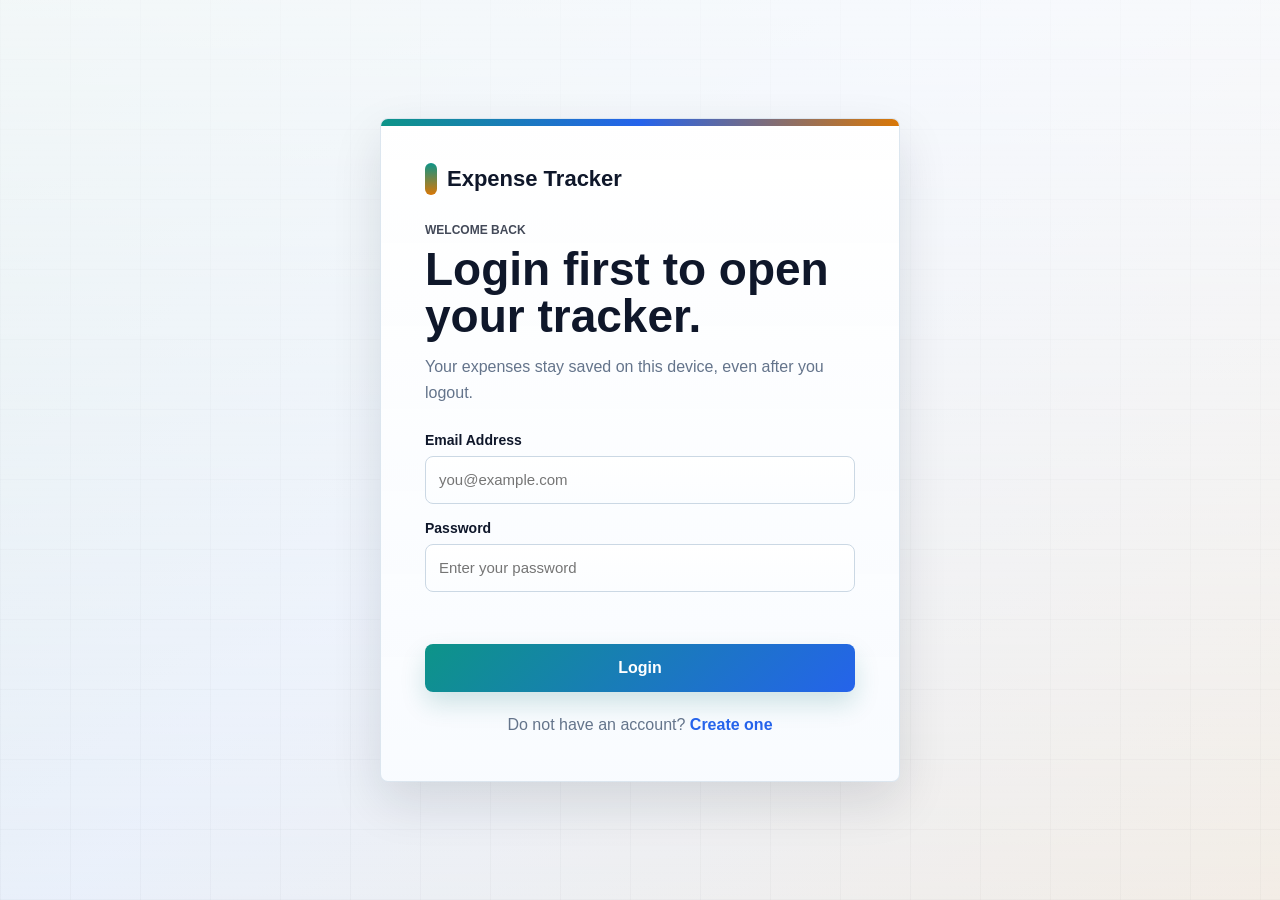
==== index.html @ f5903376 "Initial commit" ====
<!DOCTYPE html>
<html lang="en">
<head>
  <meta charset="UTF-8">
  <meta name="viewport" content="width=device-width, initial-scale=1.0">
  <title>Expense Tracker</title>
  <link rel="stylesheet" href="style.css">
</head>
<body>
  <header class="site-header">
    <nav class="nav-shell" aria-label="Primary navigation">
      <a class="brand" href="index.html">Expense Tracker</a>
      <div class="nav-links">
        <a class="active" href="index.html">Home</a>
        <a href="about.html">About</a>
        <a href="contact.html">Contact</a>
        <a href="login.html">Login</a>
        <a href="graph.html">Graph</a>
        <a href="logout.html">Logout</a>
      </div>
    </nav>
  </header>

  <main class="app-shell">
    <section class="hero-panel" aria-labelledby="page-title">
      <div>
        <p class="eyebrow">Personal spending dashboard</p>
        <h1 id="page-title">A cleaner way to watch every rupee.</h1>
        <p class="hero-copy">Log purchases, scan recent records, and see your spending story at a glance.</p>
      </div>
      <div class="hero-stack" aria-live="polite">
        <div class="hero-stat">
          <span>Total spent</span>
          <strong id="total-spent">$0.00</strong>
        </div>
        <a class="hero-link" href="graph.html">Open Graph</a>
      </div>
    </section>

    <section class="summary-grid" aria-label="Expense summary">
      <article class="summary-card" data-accent="teal">
        <span>Records</span>
        <strong id="expense-count">0</strong>
      </article>
      <article class="summary-card" data-accent="blue">
        <span>Top category</span>
        <strong id="top-category">None</strong>
      </article>
      <article class="summary-card" data-accent="amber">
        <span>Today</span>
        <strong id="today-total">$0.00</strong>
      </article>
      <article class="summary-card" data-accent="rose">
        <span>This month</span>
        <strong id="month-total">$0.00</strong>
      </article>
    </section>

    <section class="content-grid">
      <form class="expense-form" id="expense-form">
        <div class="section-heading">
          <p class="eyebrow">Quick entry</p>
          <h2 id="expense-form-title">Add Expense</h2>
        </div>

        <label for="description">Description</label>
        <input type="text" id="description" name="description" placeholder="Groceries, bus ticket, electricity bill" autocomplete="off" required>

        <label for="amount">Amount</label>
        <input type="text" id="amount" name="amount" placeholder="25.99" inputmode="decimal" required>

        <label for="category">Category</label>
        <select id="category" name="category" required>
          <option value="">Select category</option>
          <option value="Food">Food</option>
          <option value="Transport">Transport</option>
          <option value="Bills">Bills</option>
          <option value="Shopping">Shopping</option>
          <option value="Entertainment">Entertainment</option>
          <option value="Health">Health</option>
          <option value="Others">Others</option>
        </select>

        <label for="date">Date</label>
        <input type="date" id="date" name="date" required>

        <label for="currency">Currency</label>
        <select id="currency" name="currency">
          <option value="INR">Indian Rupee (₹)</option>
          <option value="USD">US Dollar ($)</option>
          <option value="EUR">Euro (€)</option>
          <option value="GBP">British Pound (£)</option>
        </select>

        <div class="button-row">
          <button class="primary-btn" id="submit-expense" type="submit">Add Expense</button>
          <button class="danger-btn" id="clear-all" type="button">Clear All</button>
        </div>
        <button class="ghost-btn" id="cancel-edit" type="button" hidden>Cancel Edit</button>
      </form>

      <section class="records-panel" aria-labelledby="records-title">
        <div class="section-heading records-heading">
          <div>
            <p class="eyebrow">Saved records</p>
            <h2 id="records-title">Expense Records</h2>
          </div>
          <a class="text-link" href="graph.html">View Graph</a>
        </div>

        <div class="filter-grid" aria-label="Filter expense records">
          <label for="filter-search">
            Search
            <input type="search" id="filter-search" placeholder="Search description">
          </label>
          <label for="filter-category">
            Category
            <select id="filter-category">
              <option value="">All categories</option>
              <option value="Food">Food</option>
              <option value="Transport">Transport</option>
              <option value="Bills">Bills</option>
              <option value="Shopping">Shopping</option>
              <option value="Entertainment">Entertainment</option>
              <option value="Health">Health</option>
              <option value="Others">Others</option>
            </select>
          </label>
          <label for="filter-from">
            From
            <input type="date" id="filter-from">
          </label>
          <label for="filter-to">
            To
            <input type="date" id="filter-to">
          </label>
          <button class="ghost-btn" id="reset-filters" type="button">Reset</button>
        </div>

        <div class="empty-state" id="empty-state">
          <strong id="empty-title">No expenses yet</strong>
          <p id="empty-copy">Add your first expense to see records and update the graph.</p>
        </div>

        <div class="records-table-wrap" id="records-table-wrap" hidden>
          <table class="records-table">
            <thead>
              <tr>
                <th>Description</th>
                <th>Category</th>
                <th>Date</th>
                <th>Amount</th>
                <th>Action</th>
              </tr>
            </thead>
            <tbody id="expenses-list"></tbody>
          </table>
        </div>
      </section>
    </section>
  </main>

  <footer class="site-footer">
    <span>&copy; 2026 Expense Tracker App</span>
  </footer>

  <script src="script.js"></script>
</body>
</html>
---- style.css ----
:root {
  --bg: #f3f7fb;
  --surface: #ffffff;
  --surface-soft: #f5f8fb;
  --ink: #0f172a;
  --muted: #64748b;
  --line: #dbe5ef;
  --nav: #111c2e;
  --teal: #0f766e;
  --teal-strong: #0d9488;
  --teal-soft: #dff7f3;
  --blue: #2563eb;
  --blue-soft: #e8f0ff;
  --amber: #d97706;
  --amber-soft: #fff3d6;
  --rose: #e11d48;
  --rose-soft: #fff1f2;
  --shadow-sm: 0 8px 22px rgba(15, 23, 42, 0.08);
  --shadow: 0 20px 50px rgba(15, 23, 42, 0.12);
}

* {
  box-sizing: border-box;
}

body {
  margin: 0;
  min-height: 100vh;
  font-family: "Segoe UI", Arial, Helvetica, sans-serif;
  color: var(--ink);
  background:
    linear-gradient(135deg, rgba(15, 118, 110, 0.12), rgba(37, 99, 235, 0.07) 44%, rgba(217, 119, 6, 0.11)),
    repeating-linear-gradient(90deg, rgba(15, 23, 42, 0.035) 0 1px, transparent 1px 70px),
    repeating-linear-gradient(0deg, rgba(15, 23, 42, 0.03) 0 1px, transparent 1px 70px),
    var(--bg);
}

body::before {
  content: "";
  position: fixed;
  inset: 0;
  pointer-events: none;
  background: linear-gradient(180deg, rgba(255, 255, 255, 0.68), rgba(255, 255, 255, 0.2));
}

body > * {
  position: relative;
}

a {
  color: inherit;
}

[hidden] {
  display: none !important;
}

.site-header {
  position: sticky;
  top: 0;
  z-index: 20;
  border-bottom: 1px solid rgba(255, 255, 255, 0.08);
  background: rgba(17, 28, 46, 0.94);
  box-shadow: 0 12px 32px rgba(15, 23, 42, 0.18);
  backdrop-filter: blur(16px);
}

.nav-shell {
  width: min(1160px, calc(100% - 32px));
  min-height: 72px;
  margin: 0 auto;
  display: flex;
  align-items: center;
  justify-content: space-between;
  gap: 22px;
}

.brand {
  display: inline-flex;
  align-items: center;
  gap: 10px;
  color: #ffffff;
  font-size: 21px;
  font-weight: 900;
  letter-spacing: 0;
  text-decoration: none;
  white-space: nowrap;
}

.brand::before {
  content: "";
  width: 13px;
  height: 34px;
  border-radius: 8px;
  background: linear-gradient(180deg, var(--teal-strong), var(--amber));
  box-shadow: 0 0 0 5px rgba(255, 255, 255, 0.08);
}

.nav-links {
  display: flex;
  align-items: center;
  justify-content: flex-end;
  gap: 8px;
  flex-wrap: wrap;
}

.nav-links a {
  color: #dbeafe;
  text-decoration: none;
  font-size: 14px;
  font-weight: 800;
  padding: 10px 13px;
  border-radius: 8px;
  transition: background 0.2s ease, color 0.2s ease, transform 0.2s ease;
}

.nav-links a:hover,
.nav-links a.active {
  color: #ffffff;
  background: rgba(255, 255, 255, 0.13);
}

.nav-links a:hover {
  transform: translateY(-1px);
}

.auth-page {
  min-height: 100vh;
  display: grid;
  place-items: center;
  padding: 24px;
}

.auth-shell {
  width: min(980px, 100%);
  display: grid;
  place-items: center;
}

.auth-card {
  position: relative;
  overflow: hidden;
  width: min(520px, 100%);
  padding: clamp(28px, 5vw, 44px);
  background:
    linear-gradient(180deg, rgba(255, 255, 255, 0.96), rgba(248, 251, 255, 0.93)),
    var(--surface);
  border: 1px solid rgba(219, 229, 239, 0.95);
  border-radius: 8px;
  box-shadow: var(--shadow);
}

.auth-card::before {
  content: "";
  position: absolute;
  inset: 0 0 auto;
  height: 7px;
  background: linear-gradient(90deg, var(--teal-strong), var(--blue), var(--amber));
}

.auth-brand {
  display: inline-flex;
  align-items: center;
  gap: 10px;
  margin-bottom: 28px;
  color: var(--ink);
  font-size: 22px;
  font-weight: 900;
  text-decoration: none;
}

.auth-brand::before {
  content: "";
  width: 12px;
  height: 32px;
  border-radius: 8px;
  background: linear-gradient(180deg, var(--teal-strong), var(--amber));
}

.auth-card h1 {
  color: var(--ink);
  font-size: clamp(32px, 5vw, 46px);
}

.auth-copy,
.auth-switch {
  color: var(--muted);
  line-height: 1.6;
}

.auth-form {
  margin-top: 26px;
}

.auth-form label {
  display: block;
  margin: 16px 0 8px;
  color: var(--ink);
  font-size: 14px;
  font-weight: 850;
}

.auth-form .primary-btn {
  width: 100%;
  margin-top: 10px;
}

.auth-message {
  min-height: 22px;
  margin: 14px 0 6px;
  color: var(--muted);
  font-size: 14px;
  font-weight: 800;
}

.auth-message.is-error {
  color: var(--rose);
}

.auth-message.is-success {
  color: var(--teal);
}

.auth-switch {
  margin: 20px 0 0;
  text-align: center;
}

.auth-switch a {
  color: var(--blue);
  font-weight: 900;
  text-decoration: none;
}

.app-shell {
  width: min(1160px, calc(100% - 32px));
  margin: 0 auto;
  padding: 36px 0 30px;
}

.hero-panel {
  position: relative;
  overflow: hidden;
  display: grid;
  grid-template-columns: minmax(0, 1fr) minmax(240px, auto);
  align-items: center;
  gap: 28px;
  padding: clamp(28px, 5vw, 48px);
  color: #ffffff;
  background:
    linear-gradient(135deg, rgba(13, 148, 136, 0.94), rgba(37, 99, 235, 0.92) 52%, rgba(120, 53, 15, 0.94)),
    #0f766e;
  border: 1px solid rgba(255, 255, 255, 0.18);
  border-radius: 8px;
  box-shadow: var(--shadow);
}

.hero-panel::after {
  content: "";
  position: absolute;
  inset: 0;
  opacity: 0.22;
  background:
    repeating-linear-gradient(45deg, rgba(255, 255, 255, 0.38) 0 1px, transparent 1px 18px),
    linear-gradient(90deg, transparent, rgba(255, 255, 255, 0.22));
}

.hero-panel > * {
  position: relative;
  z-index: 1;
}

.eyebrow {
  margin: 0 0 9px;
  color: inherit;
  opacity: 0.78;
  font-size: 12px;
  font-weight: 900;
  letter-spacing: 0;
  text-transform: uppercase;
}

h1,
h2,
p {
  margin-top: 0;
}

h1 {
  max-width: 720px;
  margin-bottom: 14px;
  font-size: clamp(34px, 5vw, 60px);
  line-height: 1.03;
  letter-spacing: 0;
}

h2 {
  margin-bottom: 0;
  color: var(--ink);
  font-size: 25px;
  line-height: 1.2;
  letter-spacing: 0;
}

.hero-copy {
  max-width: 650px;
  margin-bottom: 0;
  color: rgba(255, 255, 255, 0.88);
  font-size: 18px;
  line-height: 1.6;
}

.hero-stack {
  display: grid;
  gap: 12px;
}

.hero-stat {
  min-width: 240px;
  padding: 24px;
  border: 1px solid rgba(255, 255, 255, 0.24);
  border-radius: 8px;
  background: rgba(255, 255, 255, 0.14);
  box-shadow: inset 0 1px 0 rgba(255, 255, 255, 0.18);
  backdrop-filter: blur(14px);
}

.hero-stat span,
.summary-card span,
.breakdown-total span {
  display: block;
  color: inherit;
  opacity: 0.7;
  font-size: 13px;
  font-weight: 800;
}

.hero-stat strong {
  display: block;
  margin-top: 10px;
  font-size: clamp(32px, 4vw, 42px);
  line-height: 1;
}

.hero-link,
.primary-link,
.text-link {
  display: inline-flex;
  align-items: center;
  justify-content: center;
  min-height: 44px;
  border-radius: 8px;
  font-weight: 900;
  text-decoration: none;
  transition: transform 0.2s ease, box-shadow 0.2s ease, background 0.2s ease;
}

.hero-link {
  color: #ffffff;
  background: rgba(255, 255, 255, 0.16);
  border: 1px solid rgba(255, 255, 255, 0.24);
}

.hero-link:hover,
.primary-link:hover,
.text-link:hover {
  transform: translateY(-2px);
}

.summary-grid {
  display: grid;
  grid-template-columns: repeat(3, minmax(0, 1fr));
  gap: 16px;
  margin-top: 18px;
}

.summary-card,
.expense-form,
.records-panel,
.chart-panel,
.breakdown-panel {
  background: rgba(255, 255, 255, 0.9);
  border: 1px solid rgba(219, 229, 239, 0.95);
  border-radius: 8px;
  box-shadow: var(--shadow-sm);
  backdrop-filter: blur(12px);
}

.summary-card {
  position: relative;
  overflow: hidden;
  min-height: 122px;
  padding: 24px;
  transition: transform 0.2s ease, box-shadow 0.2s ease;
}

.summary-card:hover {
  transform: translateY(-3px);
  box-shadow: var(--shadow);
}

.summary-card::before {
  content: "";
  position: absolute;
  inset: 0 0 auto;
  height: 5px;
  background: var(--teal-strong);
}

.summary-card[data-accent="blue"]::before {
  background: var(--blue);
}

.summary-card[data-accent="amber"]::before {
  background: var(--amber);
}

.summary-card[data-accent="rose"]::before {
  background: var(--rose);
}

.summary-card::after {
  content: "";
  position: absolute;
  right: 20px;
  bottom: 18px;
  width: 58px;
  height: 58px;
  border-radius: 8px;
  opacity: 0.72;
  background:
    linear-gradient(90deg, transparent 0 12px, rgba(15, 148, 136, 0.18) 12px 22px, transparent 22px 30px),
    linear-gradient(0deg, rgba(15, 148, 136, 0.2), rgba(15, 148, 136, 0.06));
}

.summary-card[data-accent="blue"]::after {
  background:
    linear-gradient(90deg, transparent 0 12px, rgba(37, 99, 235, 0.18) 12px 22px, transparent 22px 30px),
    linear-gradient(0deg, rgba(37, 99, 235, 0.2), rgba(37, 99, 235, 0.06));
}

.summary-card[data-accent="amber"]::after {
  background:
    linear-gradient(90deg, transparent 0 12px, rgba(217, 119, 6, 0.18) 12px 22px, transparent 22px 30px),
    linear-gradient(0deg, rgba(217, 119, 6, 0.2), rgba(217, 119, 6, 0.06));
}

.summary-card[data-accent="rose"]::after {
  background:
    linear-gradient(90deg, transparent 0 12px, rgba(225, 29, 72, 0.18) 12px 22px, transparent 22px 30px),
    linear-gradient(0deg, rgba(225, 29, 72, 0.2), rgba(225, 29, 72, 0.06));
}

.summary-card span,
.summary-card strong {
  position: relative;
  z-index: 1;
}

.summary-card span {
  color: var(--muted);
  opacity: 1;
}

.summary-card strong {
  display: block;
  max-width: calc(100% - 74px);
  margin-top: 10px;
  font-size: 30px;
  line-height: 1.1;
  overflow-wrap: anywhere;
}

.content-grid {
  display: grid;
  grid-template-columns: 380px minmax(0, 1fr);
  gap: 18px;
  margin-top: 18px;
  align-items: start;
}

.expense-form,
.records-panel,
.chart-panel,
.breakdown-panel {
  padding: 26px;
}

.expense-form {
  position: sticky;
  top: 92px;
}

.section-heading {
  margin-bottom: 22px;
}

.section-heading .eyebrow {
  color: var(--teal);
  opacity: 1;
}

.expense-form label {
  display: block;
  margin: 16px 0 8px;
  color: var(--ink);
  font-size: 14px;
  font-weight: 850;
}

input,
select {
  width: 100%;
  min-height: 48px;
  padding: 12px 13px;
  border: 1px solid #cbd8e4;
  border-radius: 8px;
  background: linear-gradient(180deg, #ffffff, #fbfdff);
  color: var(--ink);
  font: inherit;
  font-size: 15px;
  outline: none;
  transition: border-color 0.2s ease, box-shadow 0.2s ease, transform 0.2s ease;
}

input:hover,
select:hover {
  border-color: #a8bacb;
}

input:focus,
select:focus {
  border-color: var(--teal-strong);
  box-shadow: 0 0 0 4px rgba(13, 148, 136, 0.15);
}

.button-row {
  display: grid;
  grid-template-columns: 1fr 1fr;
  gap: 12px;
  margin-top: 22px;
}

button,
.primary-link,
.text-link {
  border: 0;
  font: inherit;
  cursor: pointer;
}

.primary-btn,
.danger-btn,
.primary-link {
  min-height: 48px;
  display: inline-flex;
  align-items: center;
  justify-content: center;
  padding: 0 17px;
  color: #ffffff;
  border-radius: 8px;
  font-weight: 900;
  text-decoration: none;
  box-shadow: 0 12px 24px rgba(15, 118, 110, 0.18);
  transition: transform 0.2s ease, box-shadow 0.2s ease, background 0.2s ease;
}

.primary-btn,
.primary-link {
  background: linear-gradient(135deg, var(--teal-strong), var(--blue));
}

.primary-btn:hover,
.primary-link:hover {
  box-shadow: 0 16px 28px rgba(37, 99, 235, 0.22);
  transform: translateY(-2px);
}

.danger-btn {
  background: linear-gradient(135deg, var(--rose), #be123c);
  box-shadow: 0 12px 24px rgba(225, 29, 72, 0.17);
}

.danger-btn:hover {
  box-shadow: 0 16px 28px rgba(225, 29, 72, 0.22);
  transform: translateY(-2px);
}

.ghost-btn {
  min-height: 42px;
  display: inline-flex;
  align-items: center;
  justify-content: center;
  padding: 0 14px;
  color: var(--ink);
  background: #eef4fa;
  border: 1px solid #d8e4ef;
  border-radius: 8px;
  font: inherit;
  font-weight: 900;
  cursor: pointer;
  transition: transform 0.2s ease, background 0.2s ease;
}

.ghost-btn:hover {
  background: #e4edf6;
  transform: translateY(-1px);
}

#cancel-edit {
  width: 100%;
  margin-top: 12px;
}

.records-heading {
  display: flex;
  align-items: flex-start;
  justify-content: space-between;
  gap: 16px;
}

.text-link {
  min-height: 42px;
  padding: 0 14px;
  color: var(--blue);
  background: var(--blue-soft);
  white-space: nowrap;
}

.text-link:hover {
  background: #dbe8ff;
  box-shadow: 0 10px 20px rgba(37, 99, 235, 0.12);
}

.empty-state {
  padding: 34px;
  text-align: center;
  color: var(--muted);
  background:
    linear-gradient(135deg, rgba(13, 148, 136, 0.1), rgba(37, 99, 235, 0.09)),
    var(--surface-soft);
  border: 1px dashed #abc0d3;
  border-radius: 8px;
}

.empty-state strong {
  display: block;
  margin-bottom: 7px;
  color: var(--ink);
  font-size: 21px;
}

.empty-state p {
  margin-bottom: 0;
}

.filter-grid {
  display: grid;
  grid-template-columns: minmax(180px, 1.3fr) minmax(150px, 1fr) minmax(145px, 0.85fr) minmax(145px, 0.85fr) auto;
  gap: 12px;
  align-items: end;
  margin-bottom: 18px;
  padding: 16px;
  background: #f8fbfe;
  border: 1px solid #e2ebf3;
  border-radius: 8px;
}

.filter-grid label {
  display: grid;
  gap: 7px;
  color: var(--muted);
  font-size: 12px;
  font-weight: 900;
  text-transform: uppercase;
}

.filter-grid input,
.filter-grid select {
  min-height: 42px;
  font-size: 14px;
  text-transform: none;
}

.records-table-wrap {
  overflow-x: auto;
}

.records-table {
  width: 100%;
  min-width: 680px;
  border-collapse: separate;
  border-spacing: 0;
}

.records-table th,
.records-table td {
  padding: 15px 12px;
  border-bottom: 1px solid var(--line);
  text-align: left;
  vertical-align: middle;
}

.records-table th {
  color: var(--muted);
  font-size: 12px;
  font-weight: 900;
  text-transform: uppercase;
  letter-spacing: 0;
  background: #f8fbfe;
}

.records-table th:first-child {
  border-radius: 8px 0 0 8px;
}

.records-table th:last-child {
  border-radius: 0 8px 8px 0;
}

.records-table tbody tr {
  transition: background 0.2s ease, transform 0.2s ease;
}

.records-table tbody tr:hover {
  background: #f8fbfe;
}

.records-table td:nth-child(4),
.records-table th:nth-child(4) {
  text-align: right;
}

.records-table td:last-child,
.records-table th:last-child {
  text-align: center;
}

.category-pill {
  display: inline-flex;
  align-items: center;
  gap: 7px;
  padding: 7px 10px;
  border: 1px solid rgba(15, 23, 42, 0.06);
  border-radius: 8px;
  color: var(--ink);
  background: #f8fafc;
  background: color-mix(in srgb, var(--pill-color) 16%, #ffffff);
  font-size: 13px;
  font-weight: 900;
  white-space: nowrap;
}

.category-pill::before {
  content: "";
  width: 9px;
  height: 9px;
  border-radius: 50%;
  background: var(--pill-color);
}

.table-actions {
  display: flex;
  justify-content: center;
  gap: 8px;
  flex-wrap: wrap;
}

.edit-btn,
.delete-btn {
  min-height: 34px;
  padding: 7px 12px;
  border-radius: 8px;
  font-weight: 850;
  transition: background 0.2s ease, transform 0.2s ease;
}

.edit-btn {
  color: var(--blue);
  background: var(--blue-soft);
}

.edit-btn:hover {
  background: #dbe8ff;
  transform: translateY(-1px);
}

.delete-btn {
  color: var(--rose);
  background: var(--rose-soft);
}

.delete-btn:hover {
  background: #ffe4e6;
  transform: translateY(-1px);
}

.site-footer {
  width: min(1160px, calc(100% - 32px));
  margin: 0 auto;
  padding: 0 0 28px;
  color: var(--muted);
  font-size: 14px;
  text-align: center;
}

.logout-shell {
  min-height: calc(100vh - 128px);
  display: grid;
  place-items: center;
}

.logout-panel {
  width: min(760px, 100%);
  overflow: hidden;
  padding: clamp(28px, 5vw, 48px);
  background:
    linear-gradient(135deg, rgba(255, 255, 255, 0.94), rgba(248, 251, 255, 0.92)),
    var(--surface);
  border: 1px solid rgba(219, 229, 239, 0.95);
  border-radius: 8px;
  box-shadow: var(--shadow);
}

.logout-panel h1 {
  max-width: 620px;
  color: var(--ink);
}

.logout-panel .hero-copy {
  max-width: 620px;
  color: var(--muted);
}

.logout-summary {
  display: grid;
  grid-template-columns: repeat(2, minmax(0, 1fr));
  gap: 14px;
  margin-top: 28px;
}

.logout-summary article {
  padding: 20px;
  background: linear-gradient(180deg, #ffffff, #f7fbff);
  border: 1px solid var(--line);
  border-radius: 8px;
}

.logout-summary span {
  display: block;
  color: var(--muted);
  font-size: 13px;
  font-weight: 850;
}

.logout-summary strong {
  display: block;
  margin-top: 8px;
  font-size: 30px;
  line-height: 1;
}

.logout-actions {
  display: flex;
  flex-wrap: wrap;
  gap: 12px;
  margin-top: 28px;
}

.page-grid,
.contact-layout {
  display: grid;
  grid-template-columns: repeat(2, minmax(0, 1fr));
  gap: 18px;
  margin-top: 18px;
  align-items: start;
}

.info-panel,
.feature-list,
.contact-form {
  background: rgba(255, 255, 255, 0.9);
  border: 1px solid rgba(219, 229, 239, 0.95);
  border-radius: 8px;
  box-shadow: var(--shadow-sm);
  backdrop-filter: blur(12px);
}

.info-panel,
.contact-form {
  padding: 26px;
}

.info-panel p:last-child {
  margin-bottom: 0;
  color: var(--muted);
  line-height: 1.7;
}

.feature-list {
  display: grid;
  grid-template-columns: repeat(4, minmax(0, 1fr));
  gap: 0;
  margin-top: 18px;
  overflow: hidden;
}

.feature-list article {
  padding: 24px;
  border-right: 1px solid var(--line);
}

.feature-list article:last-child {
  border-right: 0;
}

.feature-list strong,
.feature-list span,
.mini-list span {
  display: block;
}

.feature-list strong {
  margin-bottom: 8px;
  font-size: 17px;
}

.feature-list span,
.mini-list span {
  color: var(--muted);
  line-height: 1.6;
}

.contact-form label {
  display: block;
  margin: 16px 0 8px;
  color: var(--ink);
  font-size: 14px;
  font-weight: 850;
}

.contact-form textarea {
  width: 100%;
  min-height: 140px;
  resize: vertical;
  padding: 12px 13px;
  border: 1px solid #cbd8e4;
  border-radius: 8px;
  background: linear-gradient(180deg, #ffffff, #fbfdff);
  color: var(--ink);
  font: inherit;
  font-size: 15px;
  outline: none;
}

.contact-form textarea:focus {
  border-color: var(--teal-strong);
  box-shadow: 0 0 0 4px rgba(13, 148, 136, 0.15);
}

.contact-form .primary-btn {
  width: 100%;
}

.mini-list {
  display: grid;
  gap: 10px;
  margin-top: 20px;
}

.mini-list span {
  padding: 12px;
  background: #f8fbfe;
  border: 1px solid var(--line);
  border-radius: 8px;
  font-weight: 800;
}

.graph-shell {
  padding-bottom: 40px;
}

.graph-hero {
  grid-template-columns: minmax(0, 1fr) auto;
}

.graph-grid {
  display: grid;
  grid-template-columns: minmax(0, 1.08fr) minmax(320px, 0.92fr);
  gap: 18px;
  margin-top: 18px;
  align-items: start;
}

.chart-panel {
  position: relative;
}

.chart-frame {
  display: grid;
  place-items: center;
  padding: 16px;
  border: 1px solid #e5edf5;
  border-radius: 8px;
  background:
    linear-gradient(180deg, #ffffff, #f8fbff),
    var(--surface);
}

canvas {
  display: block;
  width: min(100%, 460px);
  height: auto;
  margin: 0 auto;
}

.chart-empty {
  margin: 18px 0 0;
  color: var(--muted);
  text-align: center;
}

.breakdown-total {
  padding: 20px;
  color: #ffffff;
  background:
    linear-gradient(135deg, rgba(15, 118, 110, 0.35), rgba(37, 99, 235, 0.22)),
    var(--nav);
  border: 1px solid rgba(255, 255, 255, 0.08);
  border-radius: 8px;
}

.breakdown-total strong {
  display: block;
  margin-top: 9px;
  font-size: 34px;
  line-height: 1;
}

.breakdown-list {
  list-style: none;
  margin: 18px 0 0;
  padding: 0;
  display: grid;
  gap: 12px;
}

.breakdown-list li {
  display: grid;
  grid-template-columns: auto minmax(0, 1fr) auto;
  gap: 12px;
  align-items: center;
  padding: 14px;
  border: 1px solid #e6edf5;
  border-radius: 8px;
  background: #fbfdff;
}

.breakdown-list strong,
.breakdown-list small {
  display: block;
}

.breakdown-list small {
  margin-top: 3px;
  color: var(--muted);
}

.category-key {
  width: 12px;
  height: 38px;
  border-radius: 8px;
  background: var(--key-color);
}

.insight-grid {
  display: grid;
  grid-template-columns: repeat(3, minmax(0, 1fr));
  gap: 16px;
  margin-top: 18px;
}

.insight-card,
.monthly-panel {
  background: rgba(255, 255, 255, 0.9);
  border: 1px solid rgba(219, 229, 239, 0.95);
  border-radius: 8px;
  box-shadow: var(--shadow-sm);
  backdrop-filter: blur(12px);
}

.insight-card {
  padding: 22px;
}

.insight-card span {
  display: block;
  color: var(--muted);
  font-size: 13px;
  font-weight: 900;
}

.insight-card strong {
  display: block;
  margin-top: 8px;
  font-size: 28px;
  line-height: 1.1;
  overflow-wrap: anywhere;
}

.monthly-panel {
  margin-top: 18px;
  padding: 26px;
}

.monthly-bars {
  display: grid;
  gap: 13px;
}

.monthly-row {
  display: grid;
  grid-template-columns: 120px minmax(140px, 1fr) minmax(110px, auto);
  gap: 14px;
  align-items: center;
}

.monthly-row > span,
.monthly-row strong {
  font-size: 14px;
  font-weight: 900;
}

.monthly-row > span {
  color: var(--muted);
}

.monthly-track {
  overflow: hidden;
  height: 14px;
  background: #e7eff7;
  border-radius: 8px;
}

.monthly-track span {
  display: block;
  height: 100%;
  background: linear-gradient(90deg, var(--teal-strong), var(--blue));
  border-radius: inherit;
}

.muted-copy {
  margin: 0;
  color: var(--muted);
}

@media (max-width: 900px) {
  .nav-shell,
  .hero-panel,
  .graph-hero,
  .content-grid,
  .graph-grid,
  .filter-grid,
  .page-grid,
  .contact-layout {
    grid-template-columns: 1fr;
  }

  .nav-shell {
    display: grid;
    padding: 14px 0;
  }

  .nav-links {
    justify-content: flex-start;
  }

  .hero-stack,
  .hero-stat {
    min-width: 0;
  }

  .expense-form {
    position: static;
  }

  .summary-grid {
    grid-template-columns: 1fr;
  }

  .insight-grid {
    grid-template-columns: 1fr;
  }

  .feature-list {
    grid-template-columns: repeat(2, minmax(0, 1fr));
  }

  .feature-list article:nth-child(2) {
    border-right: 0;
  }
}

@media (max-width: 560px) {
  .app-shell,
  .site-footer,
  .nav-shell {
    width: min(100% - 22px, 1160px);
  }

  .hero-panel,
  .expense-form,
  .records-panel,
  .chart-panel,
  .breakdown-panel {
    padding: 18px;
  }

  h1 {
    font-size: 34px;
  }

  .button-row,
  .records-heading,
  .logout-summary {
    display: grid;
    grid-template-columns: 1fr;
  }

  .text-link,
  .primary-link,
  .hero-link {
    width: 100%;
    justify-content: center;
  }

  .breakdown-list li {
    grid-template-columns: auto minmax(0, 1fr);
  }

  .breakdown-list li > span:last-child {
    grid-column: 2;
  }

  .monthly-row {
    grid-template-columns: 1fr;
    gap: 8px;
  }

  .feature-list {
    grid-template-columns: 1fr;
  }

  .feature-list article,
  .feature-list article:nth-child(2) {
    border-right: 0;
    border-bottom: 1px solid var(--line);
  }

  .feature-list article:last-child {
    border-bottom: 0;
  }
}
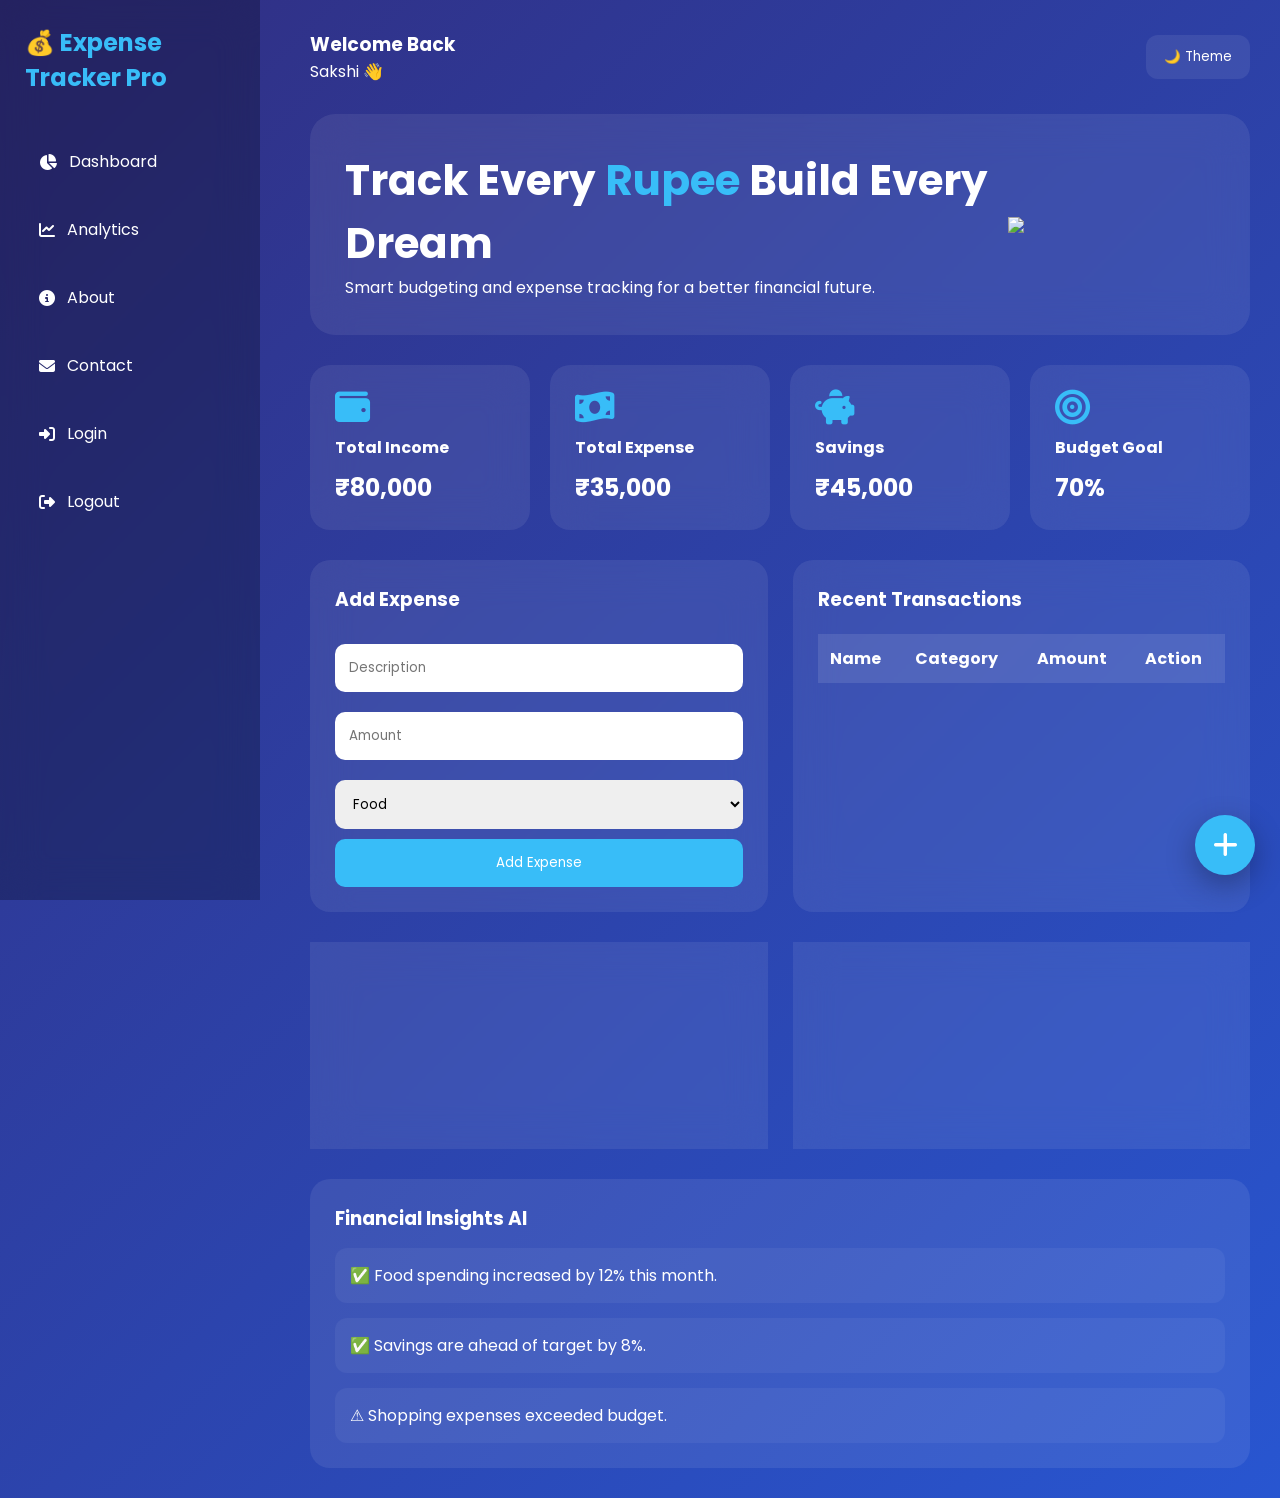
==== commit 4980b520: "updated" ====
--- a/index.html
+++ b/index.html
@@ -1,169 +1,713 @@
 <!DOCTYPE html>
 <html lang="en">
 <head>
-  <meta charset="UTF-8">
-  <meta name="viewport" content="width=device-width, initial-scale=1.0">
-  <title>Expense Tracker</title>
-  <link rel="stylesheet" href="style.css">
+<meta charset="UTF-8">
+<meta name="viewport" content="width=device-width, initial-scale=1.0">
+
+<title>Expense Tracker Pro Dashboard</title>
+
+<link href="https://fonts.googleapis.com/css2?family=Poppins:wght@300;400;500;600;700&display=swap" rel="stylesheet">
+
+<link rel="stylesheet"
+href="https://cdnjs.cloudflare.com/ajax/libs/font-awesome/6.5.1/css/all.min.css">
+
+<script src="https://cdn.jsdelivr.net/npm/chart.js"></script>
+
+<style>
+
+*{
+margin:0;
+padding:0;
+box-sizing:border-box;
+font-family:'Poppins',sans-serif;
+}
+
+:root{
+--primary:#38bdf8;
+--secondary:#1e293b;
+--glass:rgba(255,255,255,.08);
+--text:#fff;
+}
+
+body{
+background:linear-gradient(
+-45deg,
+#0f172a,
+#1e1b4b,
+#2563eb,
+#312e81
+);
+background-size:400% 400%;
+animation:gradientBG 12s ease infinite;
+color:white;
+min-height:100vh;
+overflow-x:hidden;
+}
+
+@keyframes gradientBG{
+0%{background-position:0% 50%;}
+50%{background-position:100% 50%;}
+100%{background-position:0% 50%;}
+}
+
+/* SIDEBAR */
+
+.sidebar{
+position:fixed;
+left:0;
+top:0;
+width:260px;
+height:100%;
+background:rgba(0,0,0,.25);
+backdrop-filter:blur(20px);
+padding:25px;
+z-index:100;
+}
+
+.logo{
+font-size:24px;
+font-weight:700;
+color:#38bdf8;
+margin-bottom:40px;
+}
+
+.sidebar ul{
+list-style:none;
+}
+
+.sidebar ul li{
+margin:15px 0;
+}
+
+.sidebar ul li a{
+display:flex;
+align-items:center;
+gap:12px;
+text-decoration:none;
+color:white;
+padding:14px;
+border-radius:12px;
+transition:.3s;
+}
+
+.sidebar ul li a:hover{
+background:rgba(255,255,255,.1);
+}
+
+.main{
+margin-left:280px;
+padding:30px;
+}
+
+/* TOP BAR */
+
+.topbar{
+display:flex;
+justify-content:space-between;
+align-items:center;
+margin-bottom:30px;
+}
+
+.profile{
+display:flex;
+align-items:center;
+gap:15px;
+}
+
+.profile img{
+width:50px;
+height:50px;
+border-radius:50%;
+}
+
+.theme-btn{
+background:var(--glass);
+border:none;
+padding:12px 18px;
+color:white;
+border-radius:12px;
+cursor:pointer;
+}
+
+/* HERO */
+
+.hero{
+background:var(--glass);
+backdrop-filter:blur(20px);
+padding:35px;
+border-radius:25px;
+display:flex;
+justify-content:space-between;
+align-items:center;
+margin-bottom:30px;
+}
+
+.hero h1{
+font-size:42px;
+}
+
+.hero span{
+color:#38bdf8;
+}
+
+.hero img{
+width:250px;
+}
+
+/* CARDS */
+
+.cards{
+display:grid;
+grid-template-columns:repeat(auto-fit,minmax(220px,1fr));
+gap:20px;
+margin-bottom:30px;
+}
+
+.card{
+background:var(--glass);
+backdrop-filter:blur(20px);
+padding:25px;
+border-radius:20px;
+transition:.4s;
+}
+
+.card:hover{
+transform:translateY(-8px);
+}
+
+.card i{
+font-size:35px;
+color:#38bdf8;
+margin-bottom:10px;
+}
+
+.card h2{
+margin-top:10px;
+}
+
+/* GRID */
+
+.dashboard-grid{
+display:grid;
+grid-template-columns:1fr 1fr;
+gap:25px;
+margin-bottom:30px;
+}
+
+.panel{
+background:var(--glass);
+padding:25px;
+border-radius:20px;
+backdrop-filter:blur(20px);
+}
+
+.panel h3{
+margin-bottom:20px;
+}
+
+/* FORM */
+
+input,
+select{
+width:100%;
+padding:14px;
+margin:10px 0;
+border:none;
+outline:none;
+border-radius:10px;
+}
+
+.btn{
+width:100%;
+padding:14px;
+background:#38bdf8;
+border:none;
+border-radius:10px;
+color:white;
+cursor:pointer;
+}
+
+/* TABLE */
+
+table{
+width:100%;
+border-collapse:collapse;
+}
+
+th,td{
+padding:12px;
+text-align:left;
+}
+
+th{
+background:rgba(255,255,255,.1);
+}
+
+/* CHARTS */
+
+.charts{
+display:grid;
+grid-template-columns:1fr 1fr;
+gap:25px;
+margin-bottom:30px;
+}
+
+/* INSIGHTS */
+
+.insights{
+background:var(--glass);
+padding:25px;
+border-radius:20px;
+}
+
+.insight-box{
+margin-top:15px;
+padding:15px;
+background:rgba(255,255,255,.05);
+border-radius:12px;
+}
+
+/* FAB */
+
+.fab{
+position:fixed;
+right:25px;
+bottom:25px;
+width:60px;
+height:60px;
+background:#38bdf8;
+border-radius:50%;
+display:flex;
+justify-content:center;
+align-items:center;
+font-size:28px;
+cursor:pointer;
+box-shadow:0 10px 30px rgba(0,0,0,.3);
+}
+
+/* LIGHT MODE */
+
+.light{
+background:#f1f5f9;
+color:#111827;
+}
+
+.light .sidebar{
+background:white;
+}
+
+.light .card,
+.light .panel,
+.light .hero,
+.light .insights{
+background:white;
+color:#111827;
+}
+
+/* MOBILE */
+
+@media(max-width:1000px){
+
+.sidebar{
+width:100%;
+height:auto;
+position:relative;
+}
+
+.main{
+margin-left:0;
+}
+
+.hero{
+flex-direction:column;
+text-align:center;
+}
+
+.dashboard-grid,
+.charts{
+grid-template-columns:1fr;
+}
+
+.hero img{
+margin-top:20px;
+}
+
+}
+
+</style>
 </head>
+
 <body>
-  <header class="site-header">
-    <nav class="nav-shell" aria-label="Primary navigation">
-      <a class="brand" href="index.html">Expense Tracker</a>
-      <div class="nav-links">
-        <a class="active" href="index.html">Home</a>
-        <a href="about.html">About</a>
-        <a href="contact.html">Contact</a>
-        <a href="login.html">Login</a>
-        <a href="graph.html">Graph</a>
-        <a href="logout.html">Logout</a>
-      </div>
-    </nav>
-  </header>
-
-  <main class="app-shell">
-    <section class="hero-panel" aria-labelledby="page-title">
-      <div>
-        <p class="eyebrow">Personal spending dashboard</p>
-        <h1 id="page-title">A cleaner way to watch every rupee.</h1>
-        <p class="hero-copy">Log purchases, scan recent records, and see your spending story at a glance.</p>
-      </div>
-      <div class="hero-stack" aria-live="polite">
-        <div class="hero-stat">
-          <span>Total spent</span>
-          <strong id="total-spent">$0.00</strong>
-        </div>
-        <a class="hero-link" href="graph.html">Open Graph</a>
-      </div>
-    </section>
-
-    <section class="summary-grid" aria-label="Expense summary">
-      <article class="summary-card" data-accent="teal">
-        <span>Records</span>
-        <strong id="expense-count">0</strong>
-      </article>
-      <article class="summary-card" data-accent="blue">
-        <span>Top category</span>
-        <strong id="top-category">None</strong>
-      </article>
-      <article class="summary-card" data-accent="amber">
-        <span>Today</span>
-        <strong id="today-total">$0.00</strong>
-      </article>
-      <article class="summary-card" data-accent="rose">
-        <span>This month</span>
-        <strong id="month-total">$0.00</strong>
-      </article>
-    </section>
-
-    <section class="content-grid">
-      <form class="expense-form" id="expense-form">
-        <div class="section-heading">
-          <p class="eyebrow">Quick entry</p>
-          <h2 id="expense-form-title">Add Expense</h2>
-        </div>
-
-        <label for="description">Description</label>
-        <input type="text" id="description" name="description" placeholder="Groceries, bus ticket, electricity bill" autocomplete="off" required>
-
-        <label for="amount">Amount</label>
-        <input type="text" id="amount" name="amount" placeholder="25.99" inputmode="decimal" required>
-
-        <label for="category">Category</label>
-        <select id="category" name="category" required>
-          <option value="">Select category</option>
-          <option value="Food">Food</option>
-          <option value="Transport">Transport</option>
-          <option value="Bills">Bills</option>
-          <option value="Shopping">Shopping</option>
-          <option value="Entertainment">Entertainment</option>
-          <option value="Health">Health</option>
-          <option value="Others">Others</option>
-        </select>
-
-        <label for="date">Date</label>
-        <input type="date" id="date" name="date" required>
-
-        <label for="currency">Currency</label>
-        <select id="currency" name="currency">
-          <option value="INR">Indian Rupee (₹)</option>
-          <option value="USD">US Dollar ($)</option>
-          <option value="EUR">Euro (€)</option>
-          <option value="GBP">British Pound (£)</option>
-        </select>
-
-        <div class="button-row">
-          <button class="primary-btn" id="submit-expense" type="submit">Add Expense</button>
-          <button class="danger-btn" id="clear-all" type="button">Clear All</button>
-        </div>
-        <button class="ghost-btn" id="cancel-edit" type="button" hidden>Cancel Edit</button>
-      </form>
-
-      <section class="records-panel" aria-labelledby="records-title">
-        <div class="section-heading records-heading">
-          <div>
-            <p class="eyebrow">Saved records</p>
-            <h2 id="records-title">Expense Records</h2>
-          </div>
-          <a class="text-link" href="graph.html">View Graph</a>
-        </div>
-
-        <div class="filter-grid" aria-label="Filter expense records">
-          <label for="filter-search">
-            Search
-            <input type="search" id="filter-search" placeholder="Search description">
-          </label>
-          <label for="filter-category">
-            Category
-            <select id="filter-category">
-              <option value="">All categories</option>
-              <option value="Food">Food</option>
-              <option value="Transport">Transport</option>
-              <option value="Bills">Bills</option>
-              <option value="Shopping">Shopping</option>
-              <option value="Entertainment">Entertainment</option>
-              <option value="Health">Health</option>
-              <option value="Others">Others</option>
-            </select>
-          </label>
-          <label for="filter-from">
-            From
-            <input type="date" id="filter-from">
-          </label>
-          <label for="filter-to">
-            To
-            <input type="date" id="filter-to">
-          </label>
-          <button class="ghost-btn" id="reset-filters" type="button">Reset</button>
-        </div>
-
-        <div class="empty-state" id="empty-state">
-          <strong id="empty-title">No expenses yet</strong>
-          <p id="empty-copy">Add your first expense to see records and update the graph.</p>
-        </div>
-
-        <div class="records-table-wrap" id="records-table-wrap" hidden>
-          <table class="records-table">
-            <thead>
-              <tr>
-                <th>Description</th>
-                <th>Category</th>
-                <th>Date</th>
-                <th>Amount</th>
-                <th>Action</th>
-              </tr>
-            </thead>
-            <tbody id="expenses-list"></tbody>
-          </table>
-        </div>
-      </section>
-    </section>
-  </main>
-
-  <footer class="site-footer">
-    <span>&copy; 2026 Expense Tracker App</span>
-  </footer>
-
-  <script src="script.js"></script>
+
+<div class="sidebar">
+
+<div class="logo">
+💰 Expense Tracker Pro
+</div>
+
+<ul>
+
+<li>
+<a href="#">
+<i class="fas fa-chart-pie"></i>
+Dashboard
+</a>
+</li>
+
+<li>
+<a href="graph.html">
+<i class="fas fa-chart-line"></i>
+Analytics
+</a>
+</li>
+
+<li>
+<a href="about.html">
+<i class="fas fa-info-circle"></i>
+About
+</a>
+</li>
+
+<li>
+<a href="contact.html">
+<i class="fas fa-envelope"></i>
+Contact
+</a>
+</li>
+
+<li>
+<a href="login.html">
+<i class="fas fa-sign-in-alt"></i>
+Login
+</a>
+</li>
+<li>
+    <a href="#" onclick="logout()">
+        <i class="fas fa-sign-out-alt"></i>
+        Logout
+    </a>
+</li>
+
+</ul>
+
+</div>
+
+<div class="main">
+
+<div class="topbar">
+
+<div class="profile">
+
+
+
+<div>
+<h3>Welcome Back</h3>
+<p>Sakshi 👋</p>
+</div>
+
+</div>
+
+<button class="theme-btn" onclick="toggleTheme()">
+🌙 Theme
+</button>
+
+</div>
+
+<div class="hero">
+
+<div>
+<h1>
+Track Every <span>Rupee</span>
+Build Every Dream
+</h1>
+
+<p>
+Smart budgeting and expense tracking
+for a better financial future.
+</p>
+</div>
+
+<img src="https://cdn-icons-png.flaticon.com/512/2489/2489756.png">
+
+</div>
+
+<div class="cards">
+
+<div class="card">
+<i class="fas fa-wallet"></i>
+<h4>Total Income</h4>
+<h2>₹80,000</h2>
+</div>
+
+<div class="card">
+<i class="fas fa-money-bill-wave"></i>
+<h4>Total Expense</h4>
+<h2>₹35,000</h2>
+</div>
+
+<div class="card">
+<i class="fas fa-piggy-bank"></i>
+<h4>Savings</h4>
+<h2>₹45,000</h2>
+</div>
+
+<div class="card">
+<i class="fas fa-bullseye"></i>
+<h4>Budget Goal</h4>
+<h2>70%</h2>
+</div>
+
+</div>
+
+<div class="dashboard-grid">
+
+<div class="panel">
+
+<h3>Add Expense</h3>
+
+<input type="text" id="expenseName" placeholder="Description">
+
+<input type="number" id="expenseAmount" placeholder="Amount">
+
+<select id="expenseCategory">
+<option>Food</option>
+<option>Transport</option>
+<option>Shopping</option>
+<option>Bills</option>
+<option>Entertainment</option>
+</select>
+
+<button class="btn" onclick="addExpense()">
+Add Expense
+</button>
+
+</div>
+
+<div class="panel">
+
+<h3>Recent Transactions</h3>
+
+
+
+<table id="transactionTable">
+
+<tr>
+<th>Name</th>
+<th>Category</th>
+<th>Amount</th>
+<th>Action</th>
+</tr>
+
+</table>
+
+
+</div>
+
+</div>
+
+<div class="charts">
+
+<div class="panel">
+<canvas id="pieChart"></canvas>
+</div>
+
+<div class="panel">
+<canvas id="lineChart"></canvas>
+</div>
+
+</div>
+
+<div class="insights">
+
+<h3>Financial Insights AI</h3>
+
+<div class="insight-box">
+✅ Food spending increased by 12%
+this month.
+</div>
+
+<div class="insight-box">
+✅ Savings are ahead of target by 8%.
+</div>
+
+<div class="insight-box">
+⚠ Shopping expenses exceeded budget.
+</div>
+
+</div>
+
+</div>
+
+<div class="fab">
++
+</div>
+
+<script>
+
+new Chart(
+document.getElementById('pieChart'),
+{
+type:'doughnut',
+data:{
+labels:[
+'Food',
+'Bills',
+'Shopping',
+'Transport'
+],
+datasets:[{
+data:[25,30,20,25]
+}]
+}
+}
+);
+
+new Chart(
+document.getElementById('lineChart'),
+{
+type:'line',
+data:{
+labels:[
+'Jan','Feb','Mar','Apr','May','Jun'
+],
+datasets:[{
+label:'Expenses',
+data:[
+12000,
+15000,
+10000,
+18000,
+14000,
+20000
+]
+}]
+}
+}
+);
+
+function toggleTheme(){
+document.body.classList.toggle('light');
+}
+
+</script>
+<script>
+
+function logout(){
+
+    localStorage.removeItem("isLoggedIn");
+
+    window.location.href = "login.html";
+
+}
+
+</script>
+<script>
+
+let income = 80000;
+let expenses =
+JSON.parse(localStorage.getItem("expenses")) || [];
+
+function updateDashboard(){
+
+    let totalExpense = 0;
+
+    expenses.forEach(exp => {
+        totalExpense += Number(exp.amount);
+    });
+
+    document.getElementById("expenseCard").innerText =
+    "₹" + totalExpense.toLocaleString();
+
+    document.getElementById("savingsCard").innerText =
+    "₹" + (income-totalExpense).toLocaleString();
+}
+
+function renderTable(){
+
+    const table =
+    document.getElementById("transactionTable");
+
+    table.innerHTML = `
+    <tr>
+        <th>Name</th>
+        <th>Category</th>
+        <th>Amount</th>
+        <th>Action</th>
+    </tr>
+    `;
+
+    expenses.forEach((expense,index)=>{
+
+        table.innerHTML += `
+        <tr>
+            <td>${expense.name}</td>
+            <td>${expense.category}</td>
+            <td>₹${expense.amount}</td>
+            <td>
+                <button onclick="deleteExpense(${index})">
+                    Delete
+                </button>
+            </td>
+        </tr>
+        `;
+    });
+
+    updateDashboard();
+}
+
+function addExpense(){
+
+    const name =
+    document.getElementById("expenseName").value;
+
+    const amount =
+    document.getElementById("expenseAmount").value;
+
+    const category =
+    document.getElementById("expenseCategory").value;
+
+    if(name==="" || amount===""){
+
+        alert("Please fill all fields");
+        return;
+    }
+
+    expenses.push({
+        name,
+        amount,
+        category
+    });
+
+    localStorage.setItem(
+        "expenses",
+        JSON.stringify(expenses)
+    );
+
+    renderTable();
+
+    document.getElementById("expenseName").value="";
+    document.getElementById("expenseAmount").value="";
+}
+
+function deleteExpense(index){
+
+    expenses.splice(index,1);
+
+    localStorage.setItem(
+        "expenses",
+        JSON.stringify(expenses)
+    );
+
+    renderTable();
+}
+
+window.onload=function(){
+
+    renderTable();
+
+}
+
+</script>
 </body>
 </html>
+
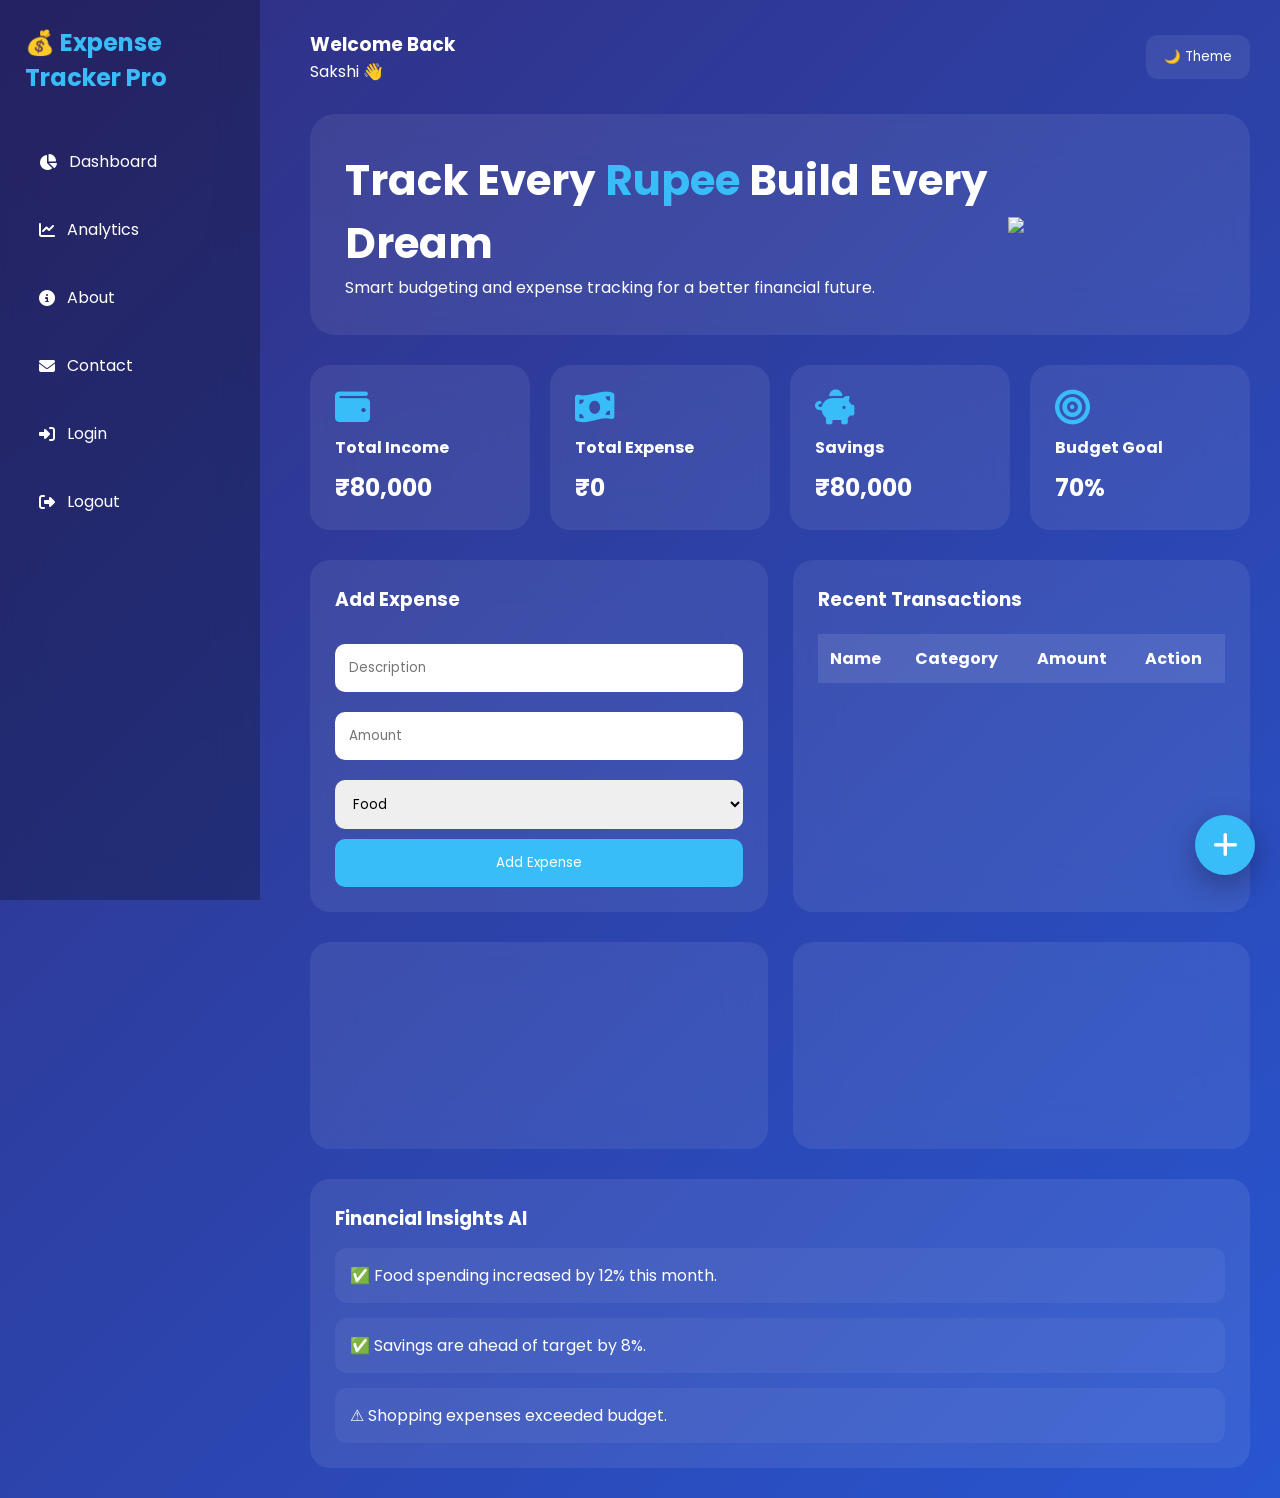
==== commit 18f7e217: "changes" ====
--- a/index.html
+++ b/index.html
@@ -382,7 +382,7 @@
 </a>
 </li>
 <li>
-    <a href="#" onclick="logout()">
+    <a href="logout.html">
         <i class="fas fa-sign-out-alt"></i>
         Logout
     </a>
@@ -442,13 +442,13 @@
 <div class="card">
 <i class="fas fa-money-bill-wave"></i>
 <h4>Total Expense</h4>
-<h2>₹35,000</h2>
+<h2 id="expenseCard">₹0</h2>
 </div>
 
 <div class="card">
 <i class="fas fa-piggy-bank"></i>
 <h4>Savings</h4>
-<h2>₹45,000</h2>
+<h2 id="savingsCard">₹80,000</h2>
 </div>
 
 <div class="card">
@@ -544,82 +544,103 @@
 
 <script>
 
-new Chart(
-document.getElementById('pieChart'),
-{
-type:'doughnut',
-data:{
-labels:[
-'Food',
-'Bills',
-'Shopping',
-'Transport'
-],
-datasets:[{
-data:[25,30,20,25]
-}]
-}
-}
-);
-
-new Chart(
-document.getElementById('lineChart'),
-{
-type:'line',
-data:{
-labels:[
-'Jan','Feb','Mar','Apr','May','Jun'
-],
-datasets:[{
-label:'Expenses',
-data:[
-12000,
-15000,
-10000,
-18000,
-14000,
-20000
-]
-}]
-}
-}
-);
-
 function toggleTheme(){
 document.body.classList.toggle('light');
 }
 
+let pieChart;
+let lineChart;
+
+function updateCharts(){
+
+    const categories = {
+        Food:0,
+        Transport:0,
+        Shopping:0,
+        Bills:0,
+        Entertainment:0
+    };
+
+    expenses.forEach(exp=>{
+
+        categories[exp.category] += Number(exp.amount);
+
+    });
+
+    if(pieChart){
+        pieChart.destroy();
+    }
+
+    pieChart = new Chart(
+        document.getElementById("pieChart"),
+        {
+            type:"doughnut",
+            data:{
+                labels:Object.keys(categories),
+                datasets:[{
+                    data:Object.values(categories),
+                    backgroundColor:[
+                        "#38bdf8",
+                        "#22c55e",
+                        "#f59e0b",
+                        "#ef4444",
+                        "#8b5cf6"
+                    ]
+                }]
+            }
+        }
+    );
+
+    if(lineChart){
+        lineChart.destroy();
+    }
+
+    lineChart = new Chart(
+        document.getElementById("lineChart"),
+        {
+            type:"line",
+            data:{
+                labels:expenses.map(
+                    (expense,index)=>
+                    `Expense ${index+1}`
+                ),
+                datasets:[{
+                    label:"Expense Amount",
+                    data:expenses.map(
+                        expense=>Number(expense.amount)
+                    ),
+                    borderColor:"#38bdf8",
+                    backgroundColor:"#38bdf8",
+                    tension:0.4
+                }]
+            }
+        }
+    );
+}
+
 </script>
 <script>
 
-function logout(){
-
-    localStorage.removeItem("isLoggedIn");
-
-    window.location.href = "login.html";
-
-}
-
-</script>
-<script>
-
 let income = 80000;
+
 let expenses =
 JSON.parse(localStorage.getItem("expenses")) || [];
 
 function updateDashboard(){
 
-    let totalExpense = 0;
-
-    expenses.forEach(exp => {
-        totalExpense += Number(exp.amount);
-    });
+    let totalExpense = expenses.reduce(
+        (sum,expense)=>
+        sum + Number(expense.amount),
+        0
+    );
 
     document.getElementById("expenseCard").innerText =
     "₹" + totalExpense.toLocaleString();
 
     document.getElementById("savingsCard").innerText =
     "₹" + (income-totalExpense).toLocaleString();
+
+    updateCharts();
 }
 
 function renderTable(){
@@ -644,7 +665,15 @@
             <td>${expense.category}</td>
             <td>₹${expense.amount}</td>
             <td>
-                <button onclick="deleteExpense(${index})">
+                <button
+                    onclick="deleteExpense(${index})"
+                    style="
+                    padding:8px 12px;
+                    border:none;
+                    border-radius:8px;
+                    background:#ef4444;
+                    color:white;
+                    cursor:pointer;">
                     Delete
                 </button>
             </td>
@@ -666,16 +695,16 @@
     const category =
     document.getElementById("expenseCategory").value;
 
-    if(name==="" || amount===""){
+    if(name === "" || amount === ""){
 
         alert("Please fill all fields");
         return;
     }
 
     expenses.push({
-        name,
-        amount,
-        category
+        name:name,
+        amount:Number(amount),
+        category:category
     });
 
     localStorage.setItem(
@@ -685,8 +714,8 @@
 
     renderTable();
 
-    document.getElementById("expenseName").value="";
-    document.getElementById("expenseAmount").value="";
+    document.getElementById("expenseName").value = "";
+    document.getElementById("expenseAmount").value = "";
 }
 
 function deleteExpense(index){
@@ -701,13 +730,14 @@
     renderTable();
 }
 
-window.onload=function(){
+window.onload = function(){
 
     renderTable();
-
-}
+    updateCharts();
+
+};
 
 </script>
 </body>
-</html>
-
+</html> 
+
